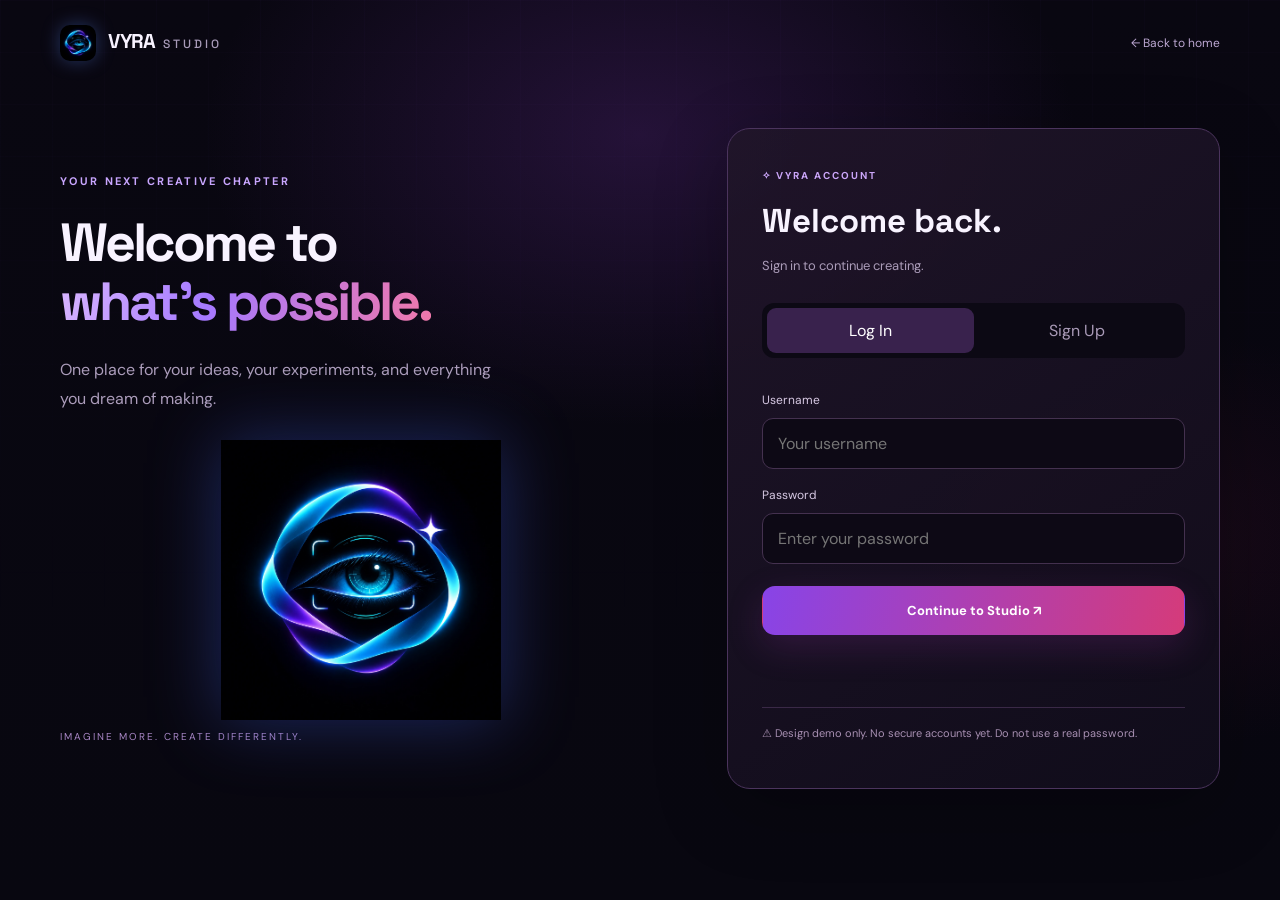
==== dashboard.html @ b8fe859f "Add files via upload" ====
<!doctype html><html lang="en"><head><meta charset="utf-8"><meta name="viewport" content="width=device-width,initial-scale=1"><title>Dashboard — VYRA Studio</title><link rel="stylesheet" href="style.css"><link rel="icon" type="image/png" href="favicon.png"><link rel="apple-touch-icon" href="apple-touch-icon.png"></head><body class="app-page"><div class="ambient"></div><header class="nav wrap"><a class="brand" href="index.html"><img class="brand-logo" src="assets/vyra-eye-logo.webp" alt="VYRA Studio logo"> VYRA<span class="brand-light">STUDIO</span></a><nav class="nav-links"><a href="dashboard.html">Dashboard</a><a href="video-generator.html">Video Generator</a><a href="photo-generator.html">Photo Generator</a><a href="video-editor.html">Video Editor</a><a href="learn.html">How to Use</a></nav><div class="account"><span id="userDisplay">Guest</span><button class="small-btn" id="logoutBtn">Log out</button></div></header><main class="wrap dashboard-main"><div class="dashboard-hero"><div><div class="eyebrow"><span class="pulse"></span> YOUR CREATIVE WORKSPACE</div><h1>What are we <span class="gradient-text">creating today?</span></h1><p>Choose a tool and bring your ideas to life.</p></div><div class="dashboard-slideshow vyra-slideshow" data-images="gallery-01.webp,gallery-02.webp,gallery-10.webp"><img class="dashboard-art-img slide-main" src="assets/gallery-01.webp" alt="Cinematic anime inspiration"></div></div><div class="section-kicker">YOUR FOUR TOOLS</div><div class="tool-grid"><a class="tool-card" href="video-generator.html"><div class="tool-art"><video autoplay muted loop playsinline preload="metadata" src="assets/showcase-0.mp4"></video></div><div class="tool-info"><span class="tool-icon">🎬</span><h3>Video Generator</h3><p>Create video concepts from a prompt</p><span class="tool-arrow">Open tool →</span></div></a><a class="tool-card" href="photo-generator.html"><div class="tool-art"><img src="assets/photo-2.webp" alt="Photo Generator sample"></div><div class="tool-info"><span class="tool-icon">✧</span><h3>Photo Generator</h3><p>Turn ideas into visual concepts</p><span class="tool-arrow">Open tool →</span></div></a><a class="tool-card" href="video-editor.html"><div class="tool-art"><img src="assets/gallery-05.webp" alt="Video Editor sample"></div><div class="tool-info"><span class="tool-icon">✂</span><h3>Video Editor</h3><p>Import clips and edit on a timeline</p><span class="tool-arrow">Open tool →</span></div></a><a class="tool-card" href="learn.html"><div class="tool-art"><img src="assets/gallery-13.webp" alt="How to Use sample"></div><div class="tool-info"><span class="tool-icon">▤</span><h3>How to Use</h3><p>Learn every tool, step by step</p><span class="tool-arrow">Open tool →</span></div></a></div><section class="examples-block"><div class="section-heading"><div><div class="section-kicker">FEATURED CREATIONS</div><h2>Get <span class="gradient-text">inspired.</span></h2></div></div><div class="example-grid"><div class="example-card"><img src="assets/gallery-00.webp" alt="Anime concept preview"><span>Anime</span></div><div class="example-card"><img src="assets/gallery-04.webp" alt="Cyberpunk concept preview"><span>Cyberpunk</span></div><div class="example-card"><img src="assets/gallery-09.webp" alt="Space concept preview"><span>Space</span></div><div class="example-card"><img src="assets/gallery-15.webp" alt="Fantasy concept preview"><span>Fantasy</span></div></div><p class="tiny">Sample visuals for design inspiration only.</p></section></main><footer class="wrap footer"><span>✦ VYRA STUDIO</span><span>Frontend preview · AI and secure accounts not connected</span></footer><script src="app.js"></script><script src="visuals.js"></script></body></html>
---- style.css ----
@import url('https://fonts.googleapis.com/css2?family=DM+Sans:wght@400;500;600;700&family=Space+Grotesk:wght@400;500;600;700&display=swap');:root{color-scheme:dark;--bg:#080710;--panel:#151020;--line:#30233f;--muted:#a89bb9;--white:#f8f3ff;--purple:#9251f5;--pink:#db427d}*{box-sizing:border-box}html{scroll-behavior:smooth}body{margin:0;background:var(--bg);color:var(--white);font-family:'DM Sans',sans-serif;min-height:100vh;overflow-x:hidden}a{color:inherit;text-decoration:none}button,input,textarea,select{font:inherit}button{cursor:pointer}.wrap{width:min(1160px,calc(100% - 48px));margin-inline:auto}.ambient{position:fixed;inset:0;pointer-events:none;z-index:-1;background:radial-gradient(ellipse 40% 38% at 50% 15%,#48206a70,transparent 85%),radial-gradient(ellipse 28% 26% at 90% 60%,#61133830,transparent 90%),linear-gradient(#090711,#080710)}.ambient:after{content:"";position:absolute;inset:0;background-image:linear-gradient(#a77cff08 1px,transparent 1px),linear-gradient(90deg,#a77cff08 1px,transparent 1px);background-size:52px 52px;mask-image:linear-gradient(#0009,transparent 75%)}.nav{height:86px;display:flex;align-items:center;justify-content:space-between;gap:22px}.brand{font-family:'Space Grotesk';font-size:20px;font-weight:700;letter-spacing:-.7px;white-space:nowrap}.brand-icon{color:#b47bff;font-size:26px;margin-right:5px}.brand-light{font-size:12px;font-weight:500;letter-spacing:3px;margin-left:7px;color:#a89bb9}.nav-links{display:flex;gap:34px;color:#b6a9c5;font-size:13px}.nav-links a:hover,.nav-links .selected{color:white}.btn{display:inline-flex;align-items:center;justify-content:center;gap:16px;border:1px solid transparent;border-radius:13px;padding:15px 24px;font-size:13px;font-weight:700;transition:transform .2s,box-shadow .2s,background .2s}.btn:hover{transform:translateY(-2px)}.btn-primary{background:linear-gradient(105deg,#8844e7,#d53b7a);color:white;box-shadow:0 12px 35px #9a35a735}.btn-primary:hover{box-shadow:0 14px 42px #a43dbd66}.btn-outline{border-color:#5e476f;background:#21172b80}.btn-glass{background:#ffffff0a;border-color:#ffffff23}.hero{text-align:center;padding:98px 0 82px}.eyebrow,.section-kicker{font-size:11px;font-weight:700;letter-spacing:2.3px;color:#c9a6ff}.pulse{display:inline-block;width:7px;height:7px;background:#b77dff;border-radius:50%;box-shadow:0 0 12px #b77dff;margin-right:8px}.hero h1{font:700 clamp(48px,6.5vw,88px)/1.05 'Space Grotesk';letter-spacing:-5px;max-width:980px;margin:27px auto 22px}.gradient-text{background:linear-gradient(100deg,#d8b5ff,#a579ff 40%,#f078aa);-webkit-background-clip:text;background-clip:text;color:transparent}.hero p{color:#b7abc4;max-width:600px;line-height:1.85;margin:0 auto;font-size:16px}.hero-actions{display:flex;justify-content:center;gap:13px;margin-top:34px}.hero-stats{display:flex;justify-content:center;gap:27px;align-items:center;margin-top:60px;color:#988aa8;font-size:12px}.hero-stats strong{color:#e7d8f5;margin-right:6px}.hero-stats i{width:4px;height:4px;border-radius:50%;background:#6b557d}.showcase{border:1px solid #49335c;border-radius:26px;background:#120d1d;padding:22px;box-shadow:0 24px 100px #4d1b7844}.showcase-head{display:flex;justify-content:space-between;padding:4px 3px 20px}.tiny{font-size:11px;color:#9687a8}.showcase-grid{display:grid;grid-template-columns:1.4fr 1fr 1fr;gap:15px}.showcase-feature,.showcase-side{position:relative;min-width:0;background:#1c1428;border:1px solid #39284a;border-radius:17px;overflow:hidden}.visual{height:230px;position:relative;overflow:hidden}.visual-city{background:radial-gradient(circle at 55% 45%,#b659db85,transparent 28%),linear-gradient(130deg,#080e2b,#261139 60%,#080d1d)}.visual-orb{position:absolute;width:210px;height:210px;border-radius:50%;top:5px;left:32%;background:radial-gradient(circle at 40% 35%,#ec93fc,#8143c2 35%,#1b124d 66%,#070c1c 73%);box-shadow:0 0 80px #b04dcb80}.cityline{position:absolute;bottom:0;left:0;right:0;height:70px;background:repeating-linear-gradient(90deg,#09091b 0 14px,#311e53 15px 18px,#0a091c 19px 33px);clip-path:polygon(0 50%,10% 50%,10% 25%,17% 25%,17% 65%,30% 65%,30% 0,42% 0,42% 60%,55% 60%,55% 30%,65% 30%,65% 65%,78% 65%,78% 15%,90% 15%,90% 55%,100% 55%,100% 100%,0 100%)}.visual-wave{background:radial-gradient(circle at 50% 48%,#6d2868,#1b1131 48%,#0a0a1a 80%)}.visual-wave:before,.visual-wave:after{content:"";position:absolute;inset:18px;border:1px solid #ba78ee55;border-radius:45% 55% 65% 35%;transform:rotate(28deg)}.visual-wave:after{inset:38px;transform:rotate(-35deg);border-color:#e451ad77}.wave-core{position:absolute;inset:0;display:grid;place-items:center;font-size:75px;color:#d2a2ff;text-shadow:0 0 55px #e76aff}.visual-grid{background:linear-gradient(135deg,#1c0c32,#3c184f,#0b1029);display:grid;place-items:center}.glass-shape{width:135px;height:135px;border-radius:27px;transform:rotate(-24deg);border:1px solid #e2b8ff88;background:linear-gradient(130deg,#e7a3ff6b,#6944e622,#f866ac4d);box-shadow:0 0 55px #b64ef866}.floating-chip{position:absolute;z-index:2;top:17px;left:17px;font-size:10px;letter-spacing:1px;padding:10px 13px;border:1px solid #e6c5ff55;border-radius:50px;background:#160d29c9}.showcase-label{padding:18px}.showcase-label span{display:block;font-size:10px;color:#a895bb;margin-bottom:8px}.showcase-label strong{font-family:'Space Grotesk';font-size:17px}.section{padding-top:125px;padding-bottom:125px;text-align:center}.section h2,.cta-section h2{font:700 clamp(32px,4vw,51px)/1.15 'Space Grotesk';letter-spacing:-2px;margin:18px 0 48px}.steps{display:grid;grid-template-columns:repeat(3,1fr);gap:18px;text-align:left}.steps article{position:relative;padding:28px;border:1px solid #362643;border-radius:20px;background:linear-gradient(145deg,#1a1226,#110d1a)}.step-number{position:absolute;right:26px;top:25px;color:#725a86;font:600 13px 'Space Grotesk'}.step-icon{font-size:27px;color:#c89cff;margin-bottom:27px}.steps h3{font:700 21px 'Space Grotesk';margin:0 0 10px}.steps p{font-size:13px;line-height:1.8;color:#a89bb9;margin:0}.cta-section{text-align:center;position:relative;overflow:hidden;padding:75px 20px 80px;border:1px solid #573268;border-radius:26px;background:radial-gradient(ellipse at 50% 100%,#7b328955,transparent 70%),#160e24;margin-bottom:90px}.cta-section h2{margin-bottom:12px}.cta-section p{color:#b5a8c3;margin-bottom:28px}.footer{padding:25px 0 40px;border-top:1px solid #30233f;display:flex;justify-content:space-between;font-size:11px;color:#9687a8}.auth-layout{min-height:calc(100vh - 105px);display:grid;grid-template-columns:1.1fr .9fr;gap:65px;align-items:center;padding-bottom:50px}.auth-art h1{font:700 clamp(38px,4.2vw,62px)/1.1 'Space Grotesk';letter-spacing:-3px;margin:25px 0}.auth-art p{color:#ac9dbb;line-height:1.8;max-width:450px}.art-sphere{height:300px;position:relative;display:grid;place-items:center}.art-core{height:155px;width:155px;border-radius:50%;display:grid;place-items:center;font-size:85px;color:#e5c2ff;background:radial-gradient(circle at 35% 25%,#e896ff,#703ac1 45%,#24105e 75%);box-shadow:0 0 80px #a24fe77a}.art-ring{position:absolute;border:1px solid #bd77ee88;border-radius:50%;width:340px;height:140px;transform:rotate(-30deg)}.ring-two{transform:rotate(35deg);border-color:#d04d9b66}.auth-caption{font-size:10px;letter-spacing:2px;color:#a987c6}.auth-card,.composer,.revision-card,.preview-card{border:1px solid #4b345d;background:linear-gradient(145deg,#201529ee,#110d1bee);border-radius:23px;padding:34px;box-shadow:0 20px 70px #0004}.tag{color:#cba6f9;font-size:10px;letter-spacing:2px;font-weight:700}.auth-card h2{font:700 33px 'Space Grotesk';margin:16px 0 6px}.auth-card p,.revision-card p{color:#ab9cb9;font-size:13px;line-height:1.7}.auth-tabs{display:flex;background:#0c0914;padding:5px;border-radius:12px;margin:26px 0}.auth-tabs button{flex:1;border:0;border-radius:9px;background:none;color:#aa9bb8;padding:12px}.auth-tabs button.active{background:#39224d;color:white}.auth-card form{display:flex;flex-direction:column;gap:10px}.auth-card label,.revision-card label{font-size:12px;color:#d7c9e4;margin-top:8px}input:not([type=checkbox]),textarea,select{width:100%;background:#0d0915;border:1px solid #44314f;border-radius:11px;padding:14px 15px;color:white;outline:none}input:focus,textarea:focus,select:focus{border-color:#b271e9}.full{width:100%;margin-top:12px}.form-error{min-height:18px;color:#ff8fae!important}.demo-notice{font-size:11px!important;color:#a78fb2!important;border-top:1px solid #3a2947;padding-top:16px;margin-top:18px}.back-link{font-size:12px;color:#bca7d2}.app-page .ambient{background:radial-gradient(ellipse 45% 40% at 50% 0%,#3d1c5b66,transparent 85%),#090710}.account{display:flex;align-items:center;gap:13px;color:#c9b5df;font-size:12px}.small-btn{border:1px solid #473452;border-radius:8px;background:#21172a;color:#e3d6ee;padding:9px 12px}.studio-main{max-width:920px;padding-top:75px;padding-bottom:110px;text-align:center}.studio-main h1,.result-heading h1{font:700 clamp(36px,4.5vw,57px)/1.1 'Space Grotesk';letter-spacing:-2.6px;margin:17px 0}.studio-intro{color:#ac9ebd;margin-bottom:37px}.composer{text-align:left;padding:23px}.composer-top,.composer-bottom{display:flex;justify-content:space-between;align-items:center;gap:15px}.composer-top{font-size:11px;font-weight:700;color:#d4b8f2;letter-spacing:1px}.composer textarea{height:160px;resize:vertical;background:transparent;border:0;font-size:16px;line-height:1.7;margin:10px 0;padding:14px 2px}.composer textarea:focus{border:0}.composer-bottom{border-top:1px solid #453052;padding-top:17px}.attach{border:1px solid #5c426e;padding:12px 14px;border-radius:11px;font-size:12px;cursor:pointer}.advanced{text-align:left;margin-top:20px;border:1px solid #3c2a4b;border-radius:15px;background:#140e20;padding:18px 22px}.advanced summary{cursor:pointer;font-size:13px;font-weight:700}.advanced summary span{float:right;color:#9885ac;font-weight:400}.prefs{display:grid;grid-template-columns:repeat(3,1fr);gap:15px;margin-top:22px}.prefs label{font-size:12px;color:#bcaaca}.prefs select{margin-top:8px}.prefs .checkline{grid-column:1/-1;display:flex;align-items:center;gap:10px}.inspiration{margin-top:70px;text-align:left}.inspiration-heading{display:flex;align-items:center;justify-content:space-between}.inspiration-heading h2{font:700 23px 'Space Grotesk'}.inspiration-heading span{font-size:12px;color:#9685aa}.inspiration-grid{display:grid;grid-template-columns:repeat(3,1fr);gap:14px}.inspiration-grid button{text-align:left;background:linear-gradient(145deg,#23152e,#140e1e);border:1px solid #483252;border-radius:16px;color:white;padding:22px;transition:transform .2s}.inspiration-grid button:hover{transform:translateY(-3px)}.mini-icon{display:block;color:#d1a5fa;font-size:27px;margin-bottom:25px}.inspiration-grid strong,.inspiration-grid small{display:block}.inspiration-grid small{color:#a38fb5;margin-top:7px}.loading-overlay{position:fixed;inset:0;z-index:10;background:#090710f5;display:flex;flex-direction:column;justify-content:center;align-items:center;text-align:center;padding:25px}.loading-overlay[hidden]{display:none}.loading-symbol{font-size:100px;color:#c387ff;text-shadow:0 0 80px #9b48eb;animation:glow 2s ease-in-out infinite alternate}.loading-overlay h2{font:700 35px 'Space Grotesk';margin:16px}.loading-overlay p{color:#b7a4c9}.loading-bar{height:5px;width:min(300px,80vw);background:#30203f;border-radius:8px;overflow:hidden;margin:20px}.loading-bar div{height:100%;width:0;background:linear-gradient(90deg,#8c4bed,#e14c8e);animation:progress 3.8s ease-in-out forwards}@keyframes glow{to{transform:scale(1.1);text-shadow:0 0 120px #d85af4}}@keyframes progress{to{width:100%}}.result-main{padding:45px 0 100px}.result-heading{display:flex;align-items:end;justify-content:space-between;margin:32px 0}.status-pill{border:1px solid #73518a;background:#2b1b3b;color:#d7b4f6;border-radius:50px;padding:10px 15px;font-size:12px}.result-layout{display:grid;grid-template-columns:1.35fr .85fr;gap:22px}.preview-card{padding:15px}.preview-art{height:350px;border-radius:16px;background:radial-gradient(circle at 50% 45%,#5e2679,#1c1236 35%,#0b1020 72%);position:relative;overflow:hidden;display:grid;place-items:center}.preview-art:before{content:"";position:absolute;inset:0;background-image:linear-gradient(#cda5ff0d 1px,transparent 1px),linear-gradient(90deg,#cda5ff0d 1px,transparent 1px);background-size:36px 36px}.preview-halo{position:absolute;width:220px;height:220px;border:1px solid #d17bff88;border-radius:50%;box-shadow:0 0 90px #ac46df88}.preview-center{font-size:85px;color:#dbb3ff;text-align:center;text-shadow:0 0 50px #b155ed}.preview-center span{display:block;font-size:10px;letter-spacing:2px;text-shadow:none;color:#baa3ce}.preview-bottom{display:flex;justify-content:space-between;color:#a797b6;font-size:10px;padding:18px 8px;border-bottom:1px solid #42304c}.concept-body{padding:8px 10px 14px}.concept-body h3{font:700 17px 'Space Grotesk';margin-top:22px}.concept-body p{color:#b4a6c1;font-size:13px;line-height:1.8;white-space:pre-wrap}.revision-card h2{font:700 29px 'Space Grotesk';margin:18px 0 4px}.revision-card textarea{height:130px;resize:vertical;margin-top:9px}.revision-card form{display:flex;flex-direction:column;margin:25px 0 10px}.history-box{border-top:1px solid #473452;margin-top:28px;padding-top:18px;font-size:12px}.history-box div{margin-top:12px;color:#ab9aba;line-height:1.8}.history-box span{display:block}.revision-card .btn-outline{margin-top:12px}@media(max-width:850px){.nav-links{display:none}.showcase-grid{grid-template-columns:1fr 1fr}.showcase-feature{grid-column:1/-1}.auth-layout{grid-template-columns:1fr;gap:25px}.auth-art{text-align:center;padding-top:30px}.auth-art p{margin:auto}.art-sphere{height:170px}.art-core{height:90px;width:90px;font-size:50px}.art-ring{width:200px;height:90px}.auth-caption{display:none}.result-layout{grid-template-columns:1fr}.result-heading{align-items:start;gap:15px}}@media(max-width:600px){.wrap{width:min(100% - 28px,1160px)}.nav{height:70px}.brand{font-size:17px}.brand-light{font-size:9px;letter-spacing:1.5px}.nav-cta{padding:10px 12px;font-size:11px}.hero{padding:78px 0 55px}.hero h1{letter-spacing:-2.5px;font-size:48px}.hero p{font-size:14px}.hero-actions{flex-wrap:wrap}.hero-stats{gap:12px;font-size:9px;margin-top:42px}.showcase{padding:12px}.showcase-grid{gap:10px}.visual{height:150px}.showcase-label{padding:12px}.showcase-label strong{font-size:13px}.showcase-label span{font-size:9px}.section{padding:80px 0}.section h2,.cta-section h2{letter-spacing:-1px}.steps,.inspiration-grid{grid-template-columns:1fr}.footer{gap:10px}.auth-card,.revision-card{padding:22px}.auth-art h1{font-size:40px}.studio-main{padding-top:65px}.studio-main h1,.result-heading h1{font-size:38px}.composer-bottom{flex-wrap:wrap}.composer-bottom .btn{width:100%}.prefs{grid-template-columns:1fr}.result-heading{flex-direction:column}.preview-art{height:260px}.account{gap:6px}.account span{max-width:90px;overflow:hidden;text-overflow:ellipsis}.small-btn{padding:7px}.preview-bottom{flex-direction:column;gap:5px}}

/* V4.2 creator hub */
.dashboard-main,.guide-main{padding-top:65px;padding-bottom:100px}.dashboard-hero{display:grid;grid-template-columns:1.4fr .8fr;align-items:center;min-height:360px;padding:48px;border:1px solid #4d2d64;border-radius:28px;background:radial-gradient(circle at 85% 30%,#4b246a99,transparent 46%),linear-gradient(120deg,#151020,#0c0a12);overflow:hidden;margin-bottom:54px}.dashboard-hero h1,.guide-main h1{font-size:clamp(35px,5vw,66px);line-height:1.07;letter-spacing:-.05em;margin:16px 0}.dashboard-hero p,.guide-lead{max-width:530px;color:#b7a9c7;line-height:1.7;margin-bottom:24px}.dashboard-hero-art{height:270px;display:grid;place-items:center}.hero-glass{height:210px;width:210px;border-radius:40px;background:linear-gradient(135deg,#9c3deb55,#ff3f7d22);border:1px solid #bb6bff55;box-shadow:0 0 95px #9d42ed55,inset 0 0 50px #b657e633;display:flex;align-items:center;justify-content:center;flex-direction:column;font-size:95px;color:#d8adff;transform:rotate(-9deg)}.hero-glass small{font-size:9px;letter-spacing:.2em;color:#e4c9ff}.tool-grid{display:grid;grid-template-columns:repeat(4,minmax(0,1fr));gap:16px;margin:22px 0 88px}.tool-card{color:inherit;text-decoration:none;border:1px solid #3c2b4e;border-radius:19px;background:#17111f;overflow:hidden;transition:transform .2s,border-color .2s}.tool-card:hover{transform:translateY(-6px);border-color:#a457dd}.tool-art{height:170px;overflow:hidden}.tool-art img{width:100%;height:100%;object-fit:cover}.tool-info{padding:20px}.tool-info h3{font-size:19px;margin:12px 0 8px;color:white}.tool-info p{color:#b7a9c7;line-height:1.5;font-size:13px;min-height:40px}.tool-icon{background:#572d77;color:#ead2ff;padding:7px 10px;border-radius:9px}.tool-arrow{display:inline-block;margin-top:16px;font-size:13px;color:#e1b8ff}.examples-block,.landing-gallery{margin-bottom:100px}.section-heading{display:flex;justify-content:space-between;align-items:end;gap:20px;margin:20px 0 25px}.section-heading h2{font-size:clamp(28px,4vw,45px);margin:0}.section-heading p{color:#b5a5c5}.example-grid{display:grid;grid-template-columns:repeat(4,minmax(0,1fr));gap:15px}.example-card{position:relative;border-radius:16px;overflow:hidden;border:1px solid #3d2a51;background:#1b1029}.example-card img{width:100%;display:block;aspect-ratio:4/5;object-fit:cover;transition:transform .3s}.example-card:hover img{transform:scale(1.04)}.example-card span{position:absolute;bottom:15px;left:15px;color:white;font-weight:700;text-shadow:0 2px 10px black}.landing-gallery{padding-top:65px}.guide-banner{background:radial-gradient(circle at 85% 40%,#8132a655,transparent 45%),#1a1227;border:1px solid #543468;border-radius:24px;padding:30px 40px;display:flex;justify-content:space-between;align-items:center;margin:35px 0 50px}.guide-banner strong{font-size:11px;color:#cf91ff;letter-spacing:.14em}.guide-banner h2{margin:10px 0}.guide-banner p{color:#b9a9c9}.guide-banner>span{font-size:90px;color:#b778f0}.guide-layout{display:grid;grid-template-columns:230px 1fr;gap:42px}.guide-sidebar{align-self:start;position:sticky;top:25px;display:flex;flex-direction:column;gap:18px;padding:22px;background:#1a1424;border:1px solid #392a49;border-radius:16px}.guide-sidebar h3{margin:0 0 8px}.guide-sidebar a:not(.btn){color:#c8b4dd;text-decoration:none}.guide-sidebar .btn{font-size:12px}.guide-steps{display:grid;gap:12px;margin:22px 0 65px}.guide-step{display:flex;gap:20px;padding:23px;background:#1a1424;border:1px solid #372946;border-radius:16px}.guide-number{flex-shrink:0;display:grid;place-items:center;width:46px;height:46px;border-radius:12px;background:#4d286d;color:#efccff;font-weight:800}.guide-step h3{margin:0 0 7px}.guide-step p,.guide-tools p,.guide-section details p{margin:0;color:#b6a6c8;line-height:1.65}.guide-section{margin-bottom:60px}.guide-tools{display:grid;grid-template-columns:repeat(3,1fr);gap:14px}.guide-tools article{background:#1a1424;border:1px solid #372946;border-radius:15px;padding:20px}.guide-tools a{display:inline-block;margin-top:20px;color:#dca6ff}.guide-section details{padding:20px;border-bottom:1px solid #3d2d4c}.guide-section summary{cursor:pointer;font-weight:600}.guide-section details p{margin-top:12px}@media(max-width:900px){.tool-grid,.example-grid{grid-template-columns:repeat(2,1fr)}.dashboard-hero{grid-template-columns:1fr}.dashboard-hero-art{display:none}.guide-layout{grid-template-columns:1fr}.guide-sidebar{position:static}.guide-tools{grid-template-columns:1fr}}@media(max-width:540px){.dashboard-hero{padding:25px;min-height:280px}.tool-grid{gap:10px}.tool-art{height:130px}.tool-info{padding:13px}.tool-info h3{font-size:15px}.tool-info p{font-size:12px}.guide-banner{padding:20px}.guide-banner>span{display:none}.guide-main,.dashboard-main{padding-top:32px}.example-grid{gap:9px}}

/* V5: polished media-driven frontend */
.landing-video{position:relative;max-width:780px;margin:45px auto 0;border:1px solid #7a3b9e;border-radius:24px;overflow:hidden;box-shadow:0 18px 75px #8b35cc36;background:#150b25;aspect-ratio:16/9}
.landing-video video{width:100%;height:100%;display:block;object-fit:cover}
.video-badge,.video-caption{position:absolute;left:18px;color:#fff;background:#120c21b8;padding:9px 13px;border-radius:100px;font-size:12px;backdrop-filter:blur(8px)}.video-badge{top:16px}.video-caption{bottom:16px}
.showcase-photo{width:100%;height:255px;object-fit:cover;display:block}.showcase-feature,.showcase-side{overflow:hidden}
.dashboard-art-img{width:240px;height:160px;object-fit:cover;border-radius:24px;box-shadow:0 0 65px #933ce144}.dashboard-hero{align-items:center}
.generator-main{padding-top:40px;padding-bottom:80px}.generator-head{display:flex;justify-content:space-between;align-items:center;gap:20px;margin:30px 0}.generator-head h1{font-size:clamp(2.2rem,5vw,4.5rem);margin:10px 0}.generator-head p{color:#b9aac7}.generator-head img{width:260px;height:150px;object-fit:cover;border-radius:18px;border:1px solid #58316c}
.prompt-examples{display:grid;grid-template-columns:repeat(4,minmax(0,1fr));gap:13px}.example-prompt{border:1px solid #533568;border-radius:16px;overflow:hidden;background:#1c1128;color:#fff;text-align:left;cursor:pointer;padding:0}.example-prompt img{width:100%;height:120px;object-fit:cover;display:block}.example-prompt span{display:block;padding:12px;font-weight:650}.example-prompt:hover,.tool-card:hover{border-color:#d164e7;transform:translateY(-3px)}
.editor-main{padding:28px 0 60px;max-width:1600px}.editor-top{display:flex;align-items:center;justify-content:space-between;gap:20px;margin-bottom:22px}.editor-top h1{font-size:2.3rem;margin:8px 0}.editor-top p{color:#b9aac7;margin:0}.editor-top-actions{display:flex;align-items:center;gap:15px}.editor-shell{display:grid;grid-template-columns:115px minmax(190px,260px) minmax(280px,1fr) minmax(200px,260px);grid-template-rows:minmax(350px,auto) 210px;border:1px solid #653781;border-radius:22px;overflow:hidden;background:#130b20;box-shadow:0 20px 70px #551b8b36}.editor-shell>section,.editor-shell>aside{min-width:0;border-right:1px solid #3b254b}.editor-rail{padding:13px 8px;grid-row:1/3}.rail-item{display:flex;flex-direction:column;align-items:center;gap:6px;width:100%;padding:12px 4px;border:0;background:transparent;color:#d8c5e5;cursor:pointer;border-radius:12px}.rail-item.active,.rail-item:hover{background:#6a3294}.rail-item span{font-size:11px}.editor-library{padding:18px 12px}.editor-panel-title{font-weight:750;margin-bottom:20px}.import-btn{display:block;text-align:center;cursor:pointer;padding:12px!important}.media-list{margin-top:18px;padding:16px 10px;border:1px dashed #614274;border-radius:12px;word-break:break-word;color:#e2c4ff;font-size:13px}.empty-media{color:#9b8aa9}.editor-preview{padding:16px;display:flex;flex-direction:column;justify-content:center}.preview-stage{position:relative;aspect-ratio:16/9;background:#050309;border:1px solid #573b6c;border-radius:14px;overflow:hidden}.preview-stage video{width:100%;height:100%;object-fit:contain}.preview-placeholder{position:absolute;inset:0;display:grid;place-items:center;color:white;text-shadow:0 2px 8px #000}.preview-placeholder img{position:absolute;width:100%;height:100%;object-fit:cover;opacity:.72}.preview-placeholder span{z-index:1;padding:10px 18px;border-radius:25px;background:#140a24b9}.editor-transport{display:flex;justify-content:space-between;align-items:center;gap:10px;padding-top:13px;color:#bcb0ca;font-size:12px}.editor-transport button,.inspector-tab{background:#2a173c;border:1px solid #4a2b60;color:#fff;border-radius:8px;padding:9px;cursor:pointer}.editor-inspector{padding:14px}.inspector-tabs{display:flex;gap:5px;margin-bottom:20px}.inspector-tab{font-size:11px}.inspector-tab.active{background:#833ac3}.editor-inspector label{display:block;font-size:12px;color:#cbbbd7;margin:14px 0}.editor-inspector input,.editor-inspector select{display:block;width:100%;padding:9px;margin-top:7px;border-radius:8px;background:#1e122c;color:white;border:1px solid #5b3c70}.editor-inspector h3{margin:0 0 15px}.editor-timeline{grid-column:2/5;padding:14px;border-top:1px solid #503362}.timeline-toolbar{display:flex;justify-content:space-between;align-items:center}.timeline-ruler{display:flex;justify-content:space-between;color:#9789a4;font-size:11px;padding:15px 5px 7px}.timeline-track{display:grid;grid-template-columns:35px 1fr;align-items:center;gap:8px;margin:6px 0;color:#a89db5;font-size:12px}.timeline-content{padding:9px 12px;border:1px solid #a359d5;border-radius:7px;background:linear-gradient(90deg,#512477,#8a379b);color:white;overflow:hidden;text-overflow:ellipsis;white-space:nowrap}.timeline-content.muted{background:#281935;border-color:#4b2a60;color:#9d8aa8}.editor-note{font-size:12px;color:#ab9dbb;margin-top:14px}
@media(max-width:1100px){.editor-shell{grid-template-columns:90px 180px minmax(250px,1fr);grid-template-rows:auto auto auto}.editor-inspector{grid-column:2/4}.editor-timeline{grid-column:2/4}.editor-rail{grid-row:1/4}.prompt-examples{grid-template-columns:repeat(2,1fr)}}
@media(max-width:700px){.generator-head img,.dashboard-art-img{display:none}.editor-shell{display:block}.editor-rail{display:flex;overflow:auto}.rail-item{min-width:90px}.editor-top,.editor-top-actions{flex-wrap:wrap}.editor-preview{min-height:250px}.prompt-examples{grid-template-columns:repeat(2,1fr)}.showcase-photo{height:175px}}

/* VYRA launch refinements */
.vyra-slideshow{position:relative;overflow:hidden}.vyra-slideshow .slide-main{width:100%;height:100%;object-fit:cover;object-position:center;transition:opacity .55s ease,transform .7s ease}.vyra-slideshow .slide-main.changing{opacity:.15;transform:scale(1.035)}.landing-video{min-height:390px}.landing-video .slide-main{position:absolute;inset:0}.slide-thumbs{position:absolute;right:20px;bottom:18px;display:flex;gap:9px;z-index:4}.slide-thumbs button{width:58px;height:42px;border:2px solid transparent;background:#120e20;border-radius:9px;padding:0;overflow:hidden;opacity:.65;cursor:pointer}.slide-thumbs button.active{border-color:#c89bff;opacity:1}.slide-thumbs img{width:100%;height:100%;object-fit:cover}.dashboard-slideshow{height:100%;min-height:230px;border-radius:20px}.dashboard-slideshow .slide-main{position:absolute;inset:0}.tool-art video{width:100%;height:100%;object-fit:cover;display:block}.showcase-photo,.example-card img,.tool-art img{object-fit:cover;object-position:center}.generator-main textarea#prompt{min-height:104px;height:104px;resize:none;overflow:hidden}.integration-note{margin:14px 0;padding:13px 16px;border:1px solid #7a4c97;border-radius:12px;background:rgba(114,64,143,.14);font-size:13px;color:#d9c6ed}

.vyra-motion-gallery{display:grid;grid-template-columns:repeat(2,minmax(0,1fr));gap:16px;margin:20px 0}.vyra-motion-gallery video{width:100%;aspect-ratio:16/9;object-fit:cover;border-radius:16px;border:1px solid #50356d;background:#080612}@media(max-width:640px){.vyra-motion-gallery{grid-template-columns:1fr}}

/* VYRA updated brand identity */
.brand-logo{width:36px;height:36px;object-fit:contain;vertical-align:middle;border-radius:10px;margin-right:8px;filter:drop-shadow(0 0 9px #5b8aff55)}
.auth-logo{width:min(280px,85%);height:280px;object-fit:contain;filter:drop-shadow(0 0 35px #466aff55)}
@media(max-width:600px){.brand-logo{width:29px;height:29px;margin-right:5px}.auth-logo{height:160px}}
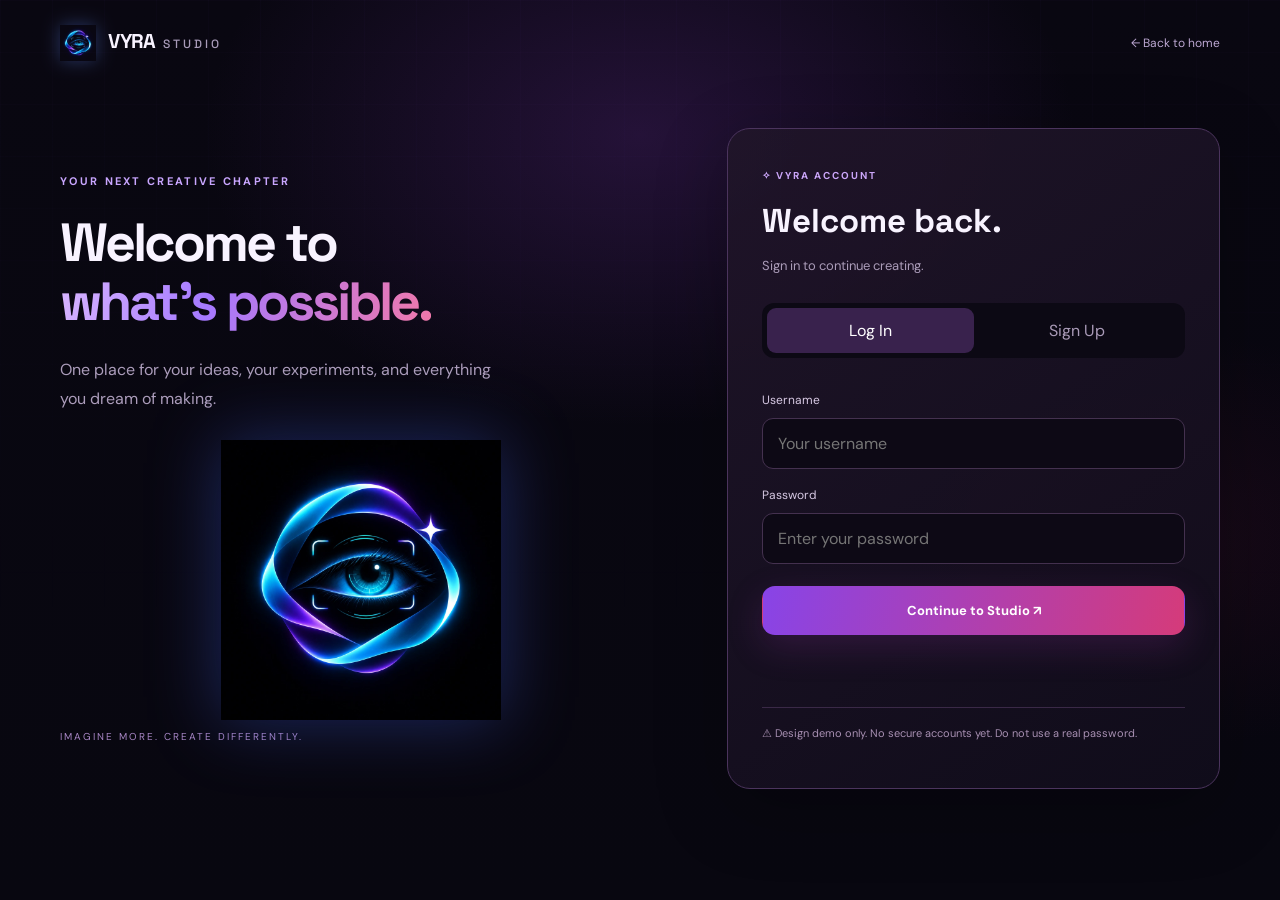
==== commit d50110d0: "Add files via upload" ====
--- a/dashboard.html
+++ b/dashboard.html
@@ -1 +1 @@
-<!doctype html><html lang="en"><head><meta charset="utf-8"><meta name="viewport" content="width=device-width,initial-scale=1"><title>Dashboard — VYRA Studio</title><link rel="stylesheet" href="style.css"><link rel="icon" type="image/png" href="favicon.png"><link rel="apple-touch-icon" href="apple-touch-icon.png"></head><body class="app-page"><div class="ambient"></div><header class="nav wrap"><a class="brand" href="index.html"><img class="brand-logo" src="assets/vyra-eye-logo.webp" alt="VYRA Studio logo"> VYRA<span class="brand-light">STUDIO</span></a><nav class="nav-links"><a href="dashboard.html">Dashboard</a><a href="video-generator.html">Video Generator</a><a href="photo-generator.html">Photo Generator</a><a href="video-editor.html">Video Editor</a><a href="learn.html">How to Use</a></nav><div class="account"><span id="userDisplay">Guest</span><button class="small-btn" id="logoutBtn">Log out</button></div></header><main class="wrap dashboard-main"><div class="dashboard-hero"><div><div class="eyebrow"><span class="pulse"></span> YOUR CREATIVE WORKSPACE</div><h1>What are we <span class="gradient-text">creating today?</span></h1><p>Choose a tool and bring your ideas to life.</p></div><div class="dashboard-slideshow vyra-slideshow" data-images="gallery-01.webp,gallery-02.webp,gallery-10.webp"><img class="dashboard-art-img slide-main" src="assets/gallery-01.webp" alt="Cinematic anime inspiration"></div></div><div class="section-kicker">YOUR FOUR TOOLS</div><div class="tool-grid"><a class="tool-card" href="video-generator.html"><div class="tool-art"><video autoplay muted loop playsinline preload="metadata" src="assets/showcase-0.mp4"></video></div><div class="tool-info"><span class="tool-icon">🎬</span><h3>Video Generator</h3><p>Create video concepts from a prompt</p><span class="tool-arrow">Open tool →</span></div></a><a class="tool-card" href="photo-generator.html"><div class="tool-art"><img src="assets/photo-2.webp" alt="Photo Generator sample"></div><div class="tool-info"><span class="tool-icon">✧</span><h3>Photo Generator</h3><p>Turn ideas into visual concepts</p><span class="tool-arrow">Open tool →</span></div></a><a class="tool-card" href="video-editor.html"><div class="tool-art"><img src="assets/gallery-05.webp" alt="Video Editor sample"></div><div class="tool-info"><span class="tool-icon">✂</span><h3>Video Editor</h3><p>Import clips and edit on a timeline</p><span class="tool-arrow">Open tool →</span></div></a><a class="tool-card" href="learn.html"><div class="tool-art"><img src="assets/gallery-13.webp" alt="How to Use sample"></div><div class="tool-info"><span class="tool-icon">▤</span><h3>How to Use</h3><p>Learn every tool, step by step</p><span class="tool-arrow">Open tool →</span></div></a></div><section class="examples-block"><div class="section-heading"><div><div class="section-kicker">FEATURED CREATIONS</div><h2>Get <span class="gradient-text">inspired.</span></h2></div></div><div class="example-grid"><div class="example-card"><img src="assets/gallery-00.webp" alt="Anime concept preview"><span>Anime</span></div><div class="example-card"><img src="assets/gallery-04.webp" alt="Cyberpunk concept preview"><span>Cyberpunk</span></div><div class="example-card"><img src="assets/gallery-09.webp" alt="Space concept preview"><span>Space</span></div><div class="example-card"><img src="assets/gallery-15.webp" alt="Fantasy concept preview"><span>Fantasy</span></div></div><p class="tiny">Sample visuals for design inspiration only.</p></section></main><footer class="wrap footer"><span>✦ VYRA STUDIO</span><span>Frontend preview · AI and secure accounts not connected</span></footer><script src="app.js"></script><script src="visuals.js"></script></body></html>+<!doctype html><html lang="en"><head><meta charset="utf-8"><meta name="viewport" content="width=device-width,initial-scale=1"><title>Dashboard — VYRA Studio</title><link rel="stylesheet" href="style.css"><link rel="icon" type="image/png" href="favicon.png"><link rel="apple-touch-icon" href="apple-touch-icon.png"></head><body class="app-page"><div class="ambient"></div><header class="nav wrap"><a class="brand" href="index.html"><img class="brand-logo" src="assets/vyra-eye-brand.webp" alt="VYRA Studio logo"> VYRA<span class="brand-light">STUDIO</span></a><nav class="nav-links"><a href="dashboard.html">Dashboard</a><a href="video-generator.html">Video Generator</a><a href="photo-generator.html">Photo Generator</a><a href="video-editor.html">Video Editor</a><a href="learn.html">How to Use</a></nav><div class="account"><span id="userDisplay">Guest</span><button class="small-btn" id="logoutBtn">Log out</button></div></header><main class="wrap dashboard-main"><div class="dashboard-hero"><div><div class="eyebrow"><span class="pulse"></span> YOUR CREATIVE WORKSPACE</div><h1>What are we <span class="gradient-text">creating today?</span></h1><p>Choose a tool and bring your ideas to life.</p></div><div class="dashboard-slideshow vyra-slideshow" data-images="gallery-01.webp,gallery-02.webp,gallery-10.webp"><img class="dashboard-art-img slide-main" src="assets/gallery-01.webp" alt="Cinematic anime inspiration"></div></div><div class="section-kicker">YOUR FOUR TOOLS</div><div class="tool-grid"><a class="tool-card" href="video-generator.html"><div class="tool-art"><video autoplay muted loop playsinline preload="metadata" src="assets/showcase-0.mp4"></video></div><div class="tool-info"><span class="tool-icon">🎬</span><h3>Video Generator</h3><p>Create video concepts from a prompt</p><span class="tool-arrow">Open tool →</span></div></a><a class="tool-card" href="photo-generator.html"><div class="tool-art"><img src="assets/photo-2.webp" alt="Photo Generator sample"></div><div class="tool-info"><span class="tool-icon">✧</span><h3>Photo Generator</h3><p>Turn ideas into visual concepts</p><span class="tool-arrow">Open tool →</span></div></a><a class="tool-card" href="video-editor.html"><div class="tool-art"><img src="assets/gallery-05.webp" alt="Video Editor sample"></div><div class="tool-info"><span class="tool-icon">✂</span><h3>Video Editor</h3><p>Import clips and edit on a timeline</p><span class="tool-arrow">Open tool →</span></div></a><a class="tool-card" href="learn.html"><div class="tool-art"><img src="assets/gallery-13.webp" alt="How to Use sample"></div><div class="tool-info"><span class="tool-icon">▤</span><h3>How to Use</h3><p>Learn every tool, step by step</p><span class="tool-arrow">Open tool →</span></div></a></div><section class="examples-block"><div class="section-heading"><div><div class="section-kicker">FEATURED CREATIONS</div><h2>Get <span class="gradient-text">inspired.</span></h2></div></div><div class="example-grid"><div class="example-card"><img src="assets/gallery-00.webp" alt="Anime concept preview"><span>Anime</span></div><div class="example-card"><img src="assets/gallery-04.webp" alt="Cyberpunk concept preview"><span>Cyberpunk</span></div><div class="example-card"><img src="assets/gallery-09.webp" alt="Space concept preview"><span>Space</span></div><div class="example-card"><img src="assets/gallery-15.webp" alt="Fantasy concept preview"><span>Fantasy</span></div></div><p class="tiny">Sample visuals for design inspiration only.</p></section></main><footer class="wrap footer"><span>✦ VYRA STUDIO</span><span>Frontend preview · AI and secure accounts not connected</span></footer><script src="app.js"></script><script src="visuals.js"></script></body></html>
--- a/style.css
+++ b/style.css
@@ -24,3 +24,32 @@
 .brand-logo{width:36px;height:36px;object-fit:contain;vertical-align:middle;border-radius:10px;margin-right:8px;filter:drop-shadow(0 0 9px #5b8aff55)}
 .auth-logo{width:min(280px,85%);height:280px;object-fit:contain;filter:drop-shadow(0 0 35px #466aff55)}
 @media(max-width:600px){.brand-logo{width:29px;height:29px;margin-right:5px}.auth-logo{height:160px}}
+
+/* VYRA approved 2026-11-14 updates: full-bleed responsive hero */
+.brand-logo{mix-blend-mode:screen;border-radius:0}
+.hero-split{width:min(1500px,calc(100% - 80px));min-height:min(780px,calc(100svh - 85px));display:grid;grid-template-columns:minmax(0,1fr) minmax(0,1.04fr);align-items:center;position:relative;text-align:left;padding:65px 0 75px;isolation:isolate}
+.hero-split .hero-copy{position:relative;z-index:3;padding:30px 0 30px 22px}
+.hero-split h1{max-width:760px;margin:28px 0 23px;font-size:clamp(48px,5.4vw,83px);line-height:1.07;letter-spacing:-.065em}
+.hero-split p{max-width:510px;margin:0;font-size:clamp(14px,1.3vw,18px);line-height:1.75}
+.hero-split .hero-actions,.hero-split .hero-stats{justify-content:flex-start}
+.hero-split .hero-stats{gap:17px;flex-wrap:wrap;margin-top:48px}
+.hero-visual{height:100%;min-height:600px;position:relative;z-index:1;margin-left:-130px;margin-right:-40px;overflow:hidden;mask-image:linear-gradient(90deg,transparent 0%,#000 25%,#000 100%);-webkit-mask-image:linear-gradient(90deg,transparent 0%,#000 25%,#000 100%)}
+.hero-visual .slide-main{position:absolute;inset:0;width:100%;height:100%;object-fit:cover;object-position:center;transition:opacity .35s ease,transform .7s ease;transform:scale(1.01)}
+.hero-visual .slide-main.changing{opacity:0;transform:scale(1.035)}
+.hero-visual-gradient{position:absolute;inset:0;pointer-events:none;background:linear-gradient(90deg,#080710 0%,#08071066 17%,transparent 45%),linear-gradient(0deg,#08071099 0%,transparent 25%)}
+.hero-slide-controls{position:absolute;right:60px;bottom:50px;display:flex;gap:15px;align-items:center;z-index:4;color:#eee1ff;font-size:13px;font-weight:700;letter-spacing:1px}
+.hero-slide-controls button{background:#170d28b9;border:1px solid #bd8be080;color:white;border-radius:50%;width:43px;height:43px;font-size:27px;cursor:pointer;transition:background .2s,border-color .2s}
+.hero-slide-controls button:hover{background:#5e238c;border-color:#d6a0ff}
+/* User-approved active guide highlighting: click and scroll tracking */
+.guide-sidebar a[href^="#"]{display:block;padding:11px 13px;margin:-5px -9px;border-radius:12px;border:1px solid transparent;transition:background .24s,border-color .24s,box-shadow .24s,color .24s}
+.guide-sidebar a[href^="#"]:hover{background:#2c1b40;color:#fff}
+.guide-sidebar a.guide-active{color:#fff!important;background:linear-gradient(110deg,#381456,#492076);border-color:#a54dff;box-shadow:0 0 17px #9030e64d,inset 0 0 14px #7c2de02a;font-weight:700}
+.guide-step{scroll-margin-top:115px}
+.guide-sidebar{top:18px}
+.preview-brand-art{width:100%;height:100%;object-fit:cover;display:block}
+.preview-art:has(.preview-brand-art){padding:0;overflow:hidden}
+.generation-brand-preview{display:flex;align-items:center;gap:16px;margin:20px 0;padding:12px 16px;background:#140e20;border:1px solid #4d2d66;border-radius:16px;color:#bca6d2;font-size:11px;letter-spacing:.09em}
+.generation-brand-preview img{width:110px;aspect-ratio:16/9;object-fit:cover;border-radius:8px}
+@media(max-width:900px){.hero-split{width:min(100% - 32px,750px);display:block;min-height:680px;padding:40px 0 50px}.hero-split .hero-copy{padding:70px 16px 70px;max-width:680px}.hero-visual{position:absolute;inset:0;min-height:0;height:100%;margin:0;z-index:-1;mask-image:none;-webkit-mask-image:none;opacity:.75}.hero-visual-gradient{background:linear-gradient(90deg,#080710ef 0%,#080710a6 58%,#08071055),linear-gradient(0deg,#080710 0%,transparent 40%)}.hero-slide-controls{bottom:20px;right:20px}.hero-split .hero-stats{margin-top:42px}}
+@media(max-width:600px){.hero-split{width:100%;min-height:760px;padding:0 16px 50px}.hero-split .hero-copy{padding:90px 6px 90px}.hero-split h1{font-size:clamp(43px,11vw,64px);letter-spacing:-.055em}.hero-split p{max-width:360px}.hero-split .hero-actions{flex-wrap:wrap;gap:10px}.hero-split .hero-actions .btn{padding:14px 16px}.hero-split .hero-stats{gap:12px;font-size:10px}.hero-visual .slide-main{object-position:65% center}.hero-visual-gradient{background:linear-gradient(90deg,#080710e8 0%,#080710ac 62%,#08071070),linear-gradient(0deg,#080710 0%,transparent 38%)}.hero-slide-controls{bottom:18px;right:14px}.hero-slide-controls button{width:34px;height:34px;font-size:22px}.generation-brand-preview img{width:75px}}
+@media(prefers-reduced-motion:reduce){.hero-visual .slide-main,.guide-sidebar a[href^="#"]{transition:none}}
